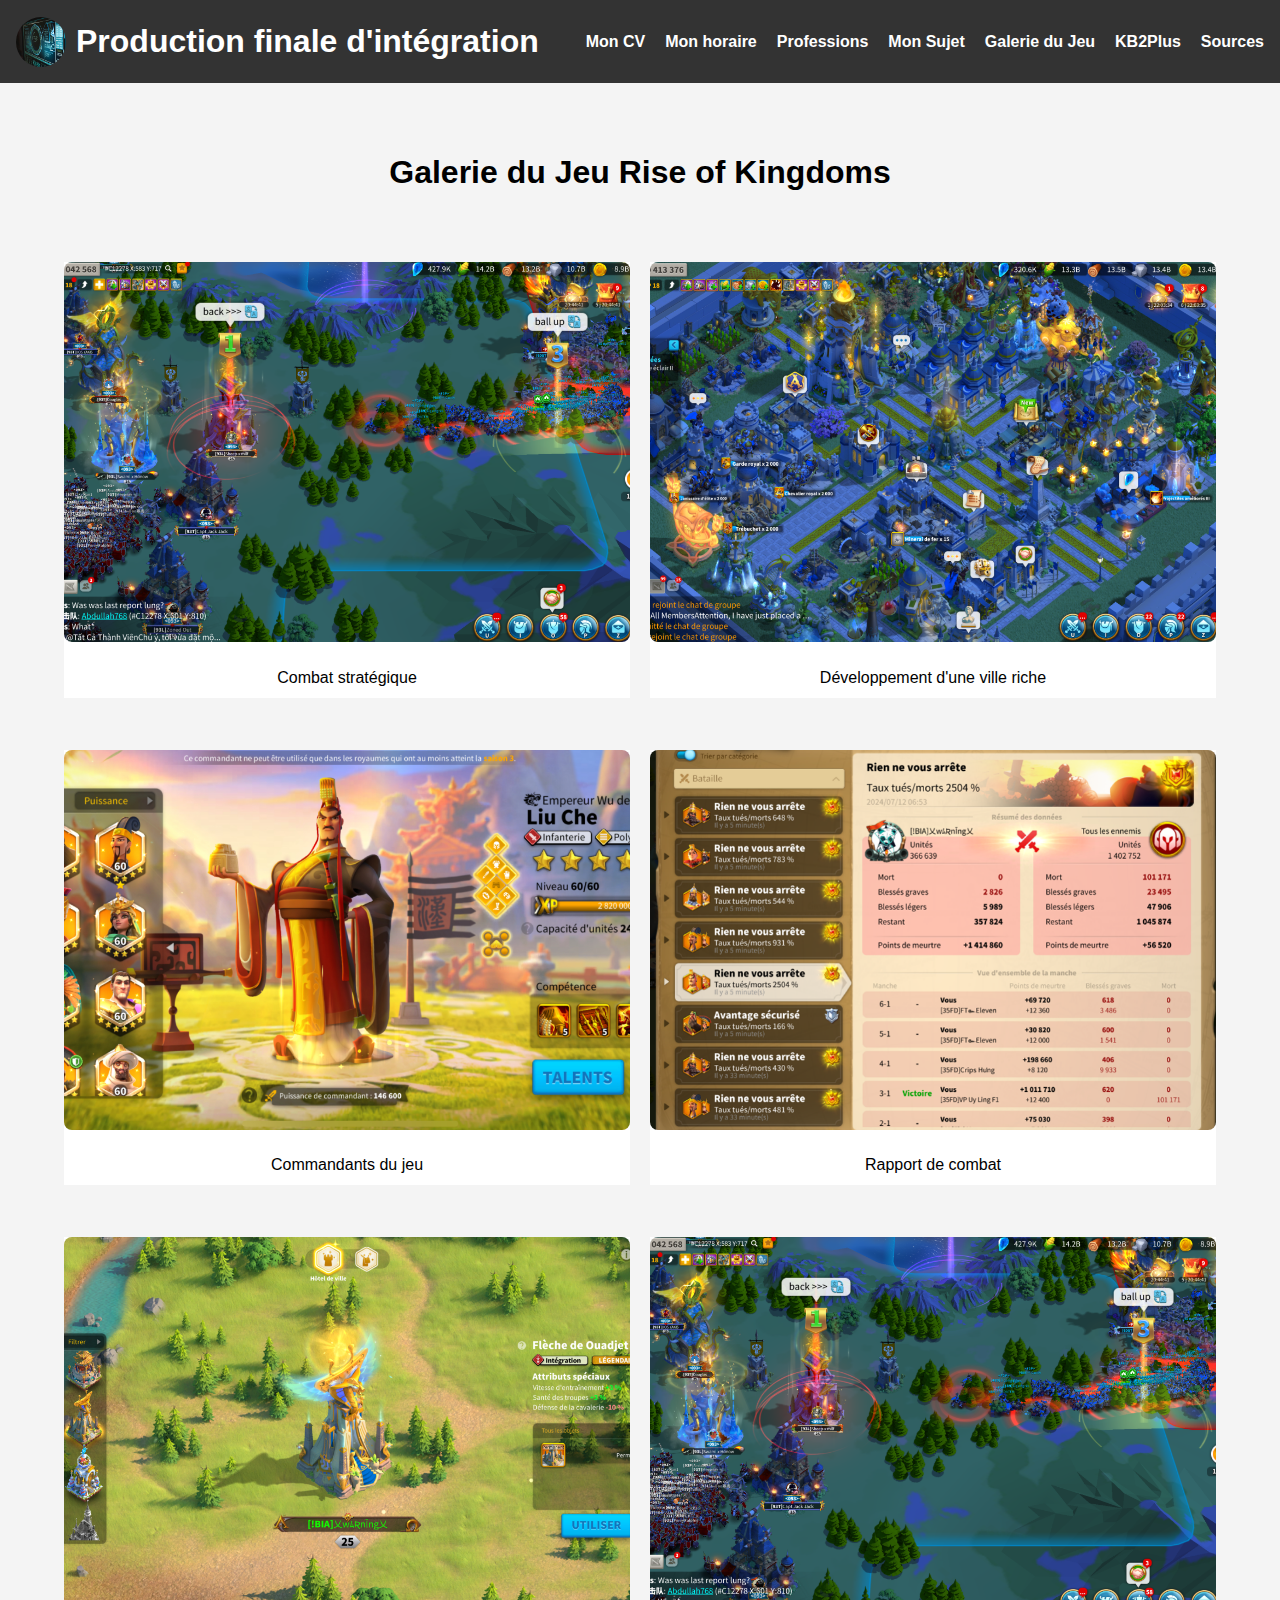
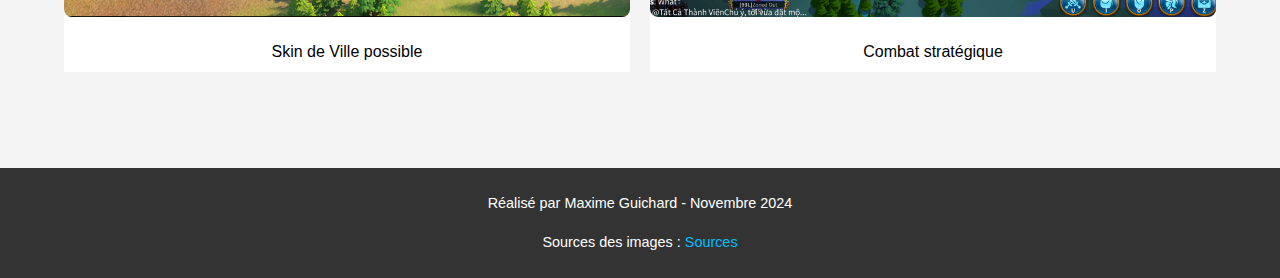
==== galerie.html @ 8c051e1d "first commit" ====
<!DOCTYPE html>
<html lang="fr">
<head>
    <meta charset="UTF-8">
    <meta name="viewport" content="width=device-width, initial-scale=1.0">
    <meta name="description" content="Page d'exemple professionnelle">
    <title>Production finale d'intégration</title>
    <link rel="stylesheet" href="css/styles.css">
</head>
<body>
    <header>
        <div class="container">
            <div class="logo-titre">
                <img src="images/logoinformatique.jpg" alt="Logo" class="logo">
                <h1>Production finale d'intégration</h1>
            </div>
            <nav>
                <ul>
                    <li><a href="index.html">Mon CV</a></li>
                    <li><a href="horaire.html">Mon horaire</a></li>
                    <li><a href="professions.html">Professions</a></li>
                    <li><a href="sujet.html">Mon Sujet</a></li>
                    <li><a href="galerie.html">Galerie du Jeu</a></li>
                    <li><a href="kb2plus.html">KB2Plus</a></li>
                    <li><a href="sources.html">Sources</a></li>
                </ul>
            </nav>
        </div>
    </header>

    <main>
        <section class="galerie">
            <h2 class="titre-galerie">Galerie du Jeu Rise of Kingdoms</h2>
            <div class="grille-images">
                <figure class="image-item">
                    <img src="images/combatrok.png" alt="Capture d'écran du jeu 1" class="image">
                    <figcaption>Combat stratégique</figcaption>
                </figure>
                <figure class="image-item">
                    <img src="images/exempleville.png" alt="Capture d'écran du jeu 2" class="image">
                    <figcaption>Développement d'une ville riche</figcaption>
                </figure>
                <figure class="image-item">
                    <img src="images/commandants.png" alt="Capture d'écran du jeu 3" class="image">
                    <figcaption>Commandants du jeu</figcaption>
                </figure>
                <figure class="image-item">
                    <img src="images/rapports.png" alt="Capture d'écran du jeu 4" class="image">
                    <figcaption>Rapport de combat</figcaption>
                </figure>
                <figure class="image-item">
                    <img src="images/villerok.png" alt="Capture d'écran du jeu 5" class="image">
                    <figcaption>Skin de Ville possible</figcaption>
                </figure>
                <figure class="image-item">
                    <img src="images/combatrok.png" alt="Capture d'écran du jeu 1" class="image">
                    <figcaption>Combat stratégique</figcaption>
                </figure>
            </div>
        </section>
    </main>
    
    <footer>
        <div class="footer-content">
            <p>Réalisé par Maxime Guichard - Novembre 2024</p>
            <p>Sources des images : <a href="sources.html" target="_self">Sources</a></p>
        </div>
    </footer>
</body>
</html>
---- css/styles.css ----
* {
    margin: 0;
    padding: 0;
    box-sizing: border-box;
}

body {
    font-family: Arial, sans-serif;
    line-height: 1.6;
    background-color: #f4f4f4;
    display: grid;
    grid-template-rows: auto 1fr auto;
    min-height: 100vh;
}

/* Header */
header {
    background-color: #333;
    color: #fff;
    padding: 1rem;
    display: flex;
    justify-content: space-between;
    align-items: center;
}

header .container {
    display: flex;
    justify-content: space-between;
    width: 100%;
    align-items: center;
}

header .logo-titre {
    display: flex;
    align-items: center;
}

header h1 {
    font-size: 2rem;
    margin-left: 10px;
}

header img.logo {
    width: 50px;
    height: 50px;
    border-radius: 50%; 
}

header nav ul {
    list-style: none;
    display: flex;
    justify-content: flex-end; /* liens a droite */
    width: 100%;
}

header nav ul li {
    margin-left: 20px;
}

header nav ul li a {
    color: #fff;
    text-decoration: none;
    font-weight: bold;
}

header nav ul li a:hover {
    color: #00bfff;
    text-decoration: underline;
}

/* Main */
main {
    padding: 2rem;
    display: flex;
    justify-content: center;
}

/* Section CV */
#cv {
    background-color: #fff;
    padding: 2rem;
    border-radius: 8px;
    box-shadow: 0 4px 8px rgba(0, 0, 0, 0.1); /* new*/
    max-width: 800px;
    width: 100%;
}

#cv h2 {
    text-align: center;
    font-size: 2rem;
    margin-bottom: 1rem;
    color: #333;
}

#cv article {
    margin-bottom: 2rem;
}

#cv article h3 {
    font-size: 1.5rem;
    color: #555;
    margin-bottom: 1rem;
    border-bottom: 2px solid #00bfff;
    display: inline-block;
    padding-bottom: 0.2rem;
}

#cv ul {
    list-style: none;
    padding: 0;
}

#cv ul li {
    margin-bottom: 1rem;
}

#cv ul li b {
    color: #333; /* Couleur texte en gras */
}

#cv ul li p {
    margin: 0.5rem;
    color: #636262;
}

#cv ul li a {
    color: #00bfff;
    text-decoration: none;
}

#cv ul li a:hover {
    text-decoration: underline;
}

/* Informations personnelles */
.info-personnelle {
    display: flex;
    justify-content: space-between;
    align-items: center;
}

.info-personnelle img.photo-profil {
    width: 300px;
    height: 300px;
    border-radius: 50%; 
    object-fit: cover;
    border: 2px solid #00bfff;
}

/* Mise en forme de la grille */
.horaire-grid {
    display: grid;
    grid-template-columns: 1fr repeat(5, 1fr); /*colonne pour l'heure et cinq pour jours */
    gap: 1px;
    border: 1px solid #ddd;
    background-color: #f1f1f1;
    margin-top: 20px;
}

.horaire-header {
    background-color: #007BFF;
    color: white;
    font-weight: bold;
    padding: 10px;
    text-align: center;
}

.horaire-cell {
    background-color: #ffffff;
    padding: 10px;
    text-align: center;
    border: 1px solid #ddd;
    font-size: 0.9em;
}

/* Couleur des cellules de cours */
.horaire-cell:nth-child(odd) {
    background-color: #e3f2fd;
}

/* Section des cours préférés */
#cours-preferes {
    margin-top: 2rem;
    background-color: #fff;
    padding: 2rem;
    border-radius: 8px;
    text-align: center;
}

#cours-preferes h2 {
    font-size: 2rem;
    color: #333;
    margin-bottom: 1.5rem;
}

.cours-container {
    display: flex;
    flex-wrap: wrap;
    justify-content: space-around;
    gap: 20px;
}

.cours {
    background-color: #fffafa;
    border-radius: 8px;
    max-width: 400px;
    text-align: left;
}

.cours img {
    width: 100%;
    height: 200px;
    object-fit: cover;
}

.cours h3 {
    font-size: 1.5rem;
    color: #007BFF;
    margin-bottom: 1rem;
}

/* Section des professions */
#professions {
    background-color: #fff;
    padding: 2rem;
    border-radius: 8px;
    margin-top: 2rem;
}

#professions h2 {
    font-size: 2rem;
    color: #333;
    margin-bottom: 1.5rem;
    text-align: center;
}

/* Grille des professions */
.professions-grid {
    display: grid;
    grid-template-columns: 1fr 1fr 1fr 1fr 1fr;
    gap: 20px;
}

.profession {
    background-color: #ddd5d5;
    padding: 1.5rem;
    border-radius: 8px;
    text-align: left;
}

.profession:nth-child(odd) {
    background-color: #8fecf0; /* Zébrage des lignes impaires */
}

.profession h3 {
    font-size: 1.5rem;
    color: #007BFF;
    margin-bottom: 1rem;
    border-bottom: 2px solid #00bfff;
    display: inline-block;
    padding-bottom: 0.3rem;
}

.profession p {
    font-size: 1rem;
    color: #636262;
    margin-bottom: 1rem;
}

/* Lien source des informations */
#professions a {
    color: #00bfff;
    text-decoration: none;
}

#professions a:hover {
    text-decoration: underline;
}

/* Sujet du jeu Rise of Kingdoms */
#mon-sujet {
    background: #fff;
    padding: 2rem;
    border-radius: 8px;
    box-shadow: 0 4px 8px rgba(0, 0, 0, 0.1);
    max-width: 900px;
    margin: 0 auto;
}

#mon-sujet h2, #mon-sujet h3 {
    text-align: center;
    color: #333;
}

#mon-sujet h2 {
    font-size: 2.5rem;
    margin-bottom: 1rem;
}

#mon-sujet h3 {
    font-size: 1.8rem;
    color: #007BFF;
    margin-top: 1.5rem;
    border-bottom: 2px solid #00bfff;
    padding-bottom: 0.3rem;
}

#mon-sujet p, #mon-sujet li {
    font-size: 1rem;
    color: #636262;
    margin-bottom: 1rem;
}

#mon-sujet ul {
    list-style: none;
    padding: 0;
    padding-left: 20px;
}

#mon-sujet a {
    color: #00bfff;
    text-decoration: none;
}

#mon-sujet a:hover {
    text-decoration: underline;
}

/* Image du jeu */
figure {
    text-align: center;
    margin-top: 2rem;
}

figure img {
    width: 100%;
    max-width: 600px;
    border-radius: 8px;
}

figure figcaption {
    margin-top: 0.5rem;
    font-size: 1rem;
    color: #555;
}

/* Galerie */
.galerie {
    padding: 2rem;
    text-align: center;
}

.titre-galerie {
    font-size: 2rem;
    margin-bottom: 2rem;
}

/* Grille des images */
.grille-images {
    display: grid;
    grid-template-columns: repeat(2, 1fr);
    gap: 20px;
}

.image-item {
    background: #ffffff;
}

.image-item img {
    width: 100%;
    height: 380px;
    object-fit: cover;
}

.image-item figcaption {
    padding: 7px;
    font-size: 1rem;
    color: black;
}

/* Style pour le menu déroulant */
.dropdown {
    position: relative;
    display: inline-block;
  }
  
  .dropdown-content {
    display: none;
    position: absolute;
    background-color: #f9f9f9;
    min-width: 160px;
    box-shadow: 0px 8px 16px 0px rgba(0,0,0,0.2);
    padding: 12px 16px;
    z-index: 1;
  }
  
  .dropdown:hover .dropdown-content {
    display: block;
  }
  
  /* Grille pour les explications des balises */
  .liste-explications {
    display: grid;
    grid-template-columns: repeat(2, 1fr); 
    gap: 2rem;  
  }
  
  .liste-explications ul {
    list-style: none;
  }
  
  .liste-explications li {
    background: #f9f9f9;
    padding: 2rem;
    border-radius: 8px;
    border: 1px solid #39cff5;
    font-size: 1rem;
    color: #4e4d4d;
  }
  
  .liste-explications li b {
    color: #007BFF;
  }
  
/* sources */
.sources-list li {
    background-color: #f9f9f9;
    margin: 10px;
    padding: 1rem;
    border-radius: 8px;
    box-shadow: 0 2px 5px rgb(10, 187, 231);
}

/* Footer */
footer {
    background-color: #333;
    color: #fff;
    text-align: center;
    padding: 1rem;
    margin-top: 2rem;
    font-size: 0.9rem;
    position: relative;
}

footer a {
    color: #00bfff;
    text-decoration: none;
}

footer a:hover {
    text-decoration: underline;
}

footer .footer-content {
    display: flex;
    flex-direction: column;
    align-items: center;
}

footer p {
    margin: 0.5rem 0;
}

/* Mise en page adaptative */
@media (max-width: 768px) {
    main {
        flex-direction: column;
        padding: 1rem;
    }

    header {
        flex-direction: column;
        align-items: center;
    }

    header h1 {
        text-align: center;
    }

    header nav ul {
        justify-content: center;
    }
}
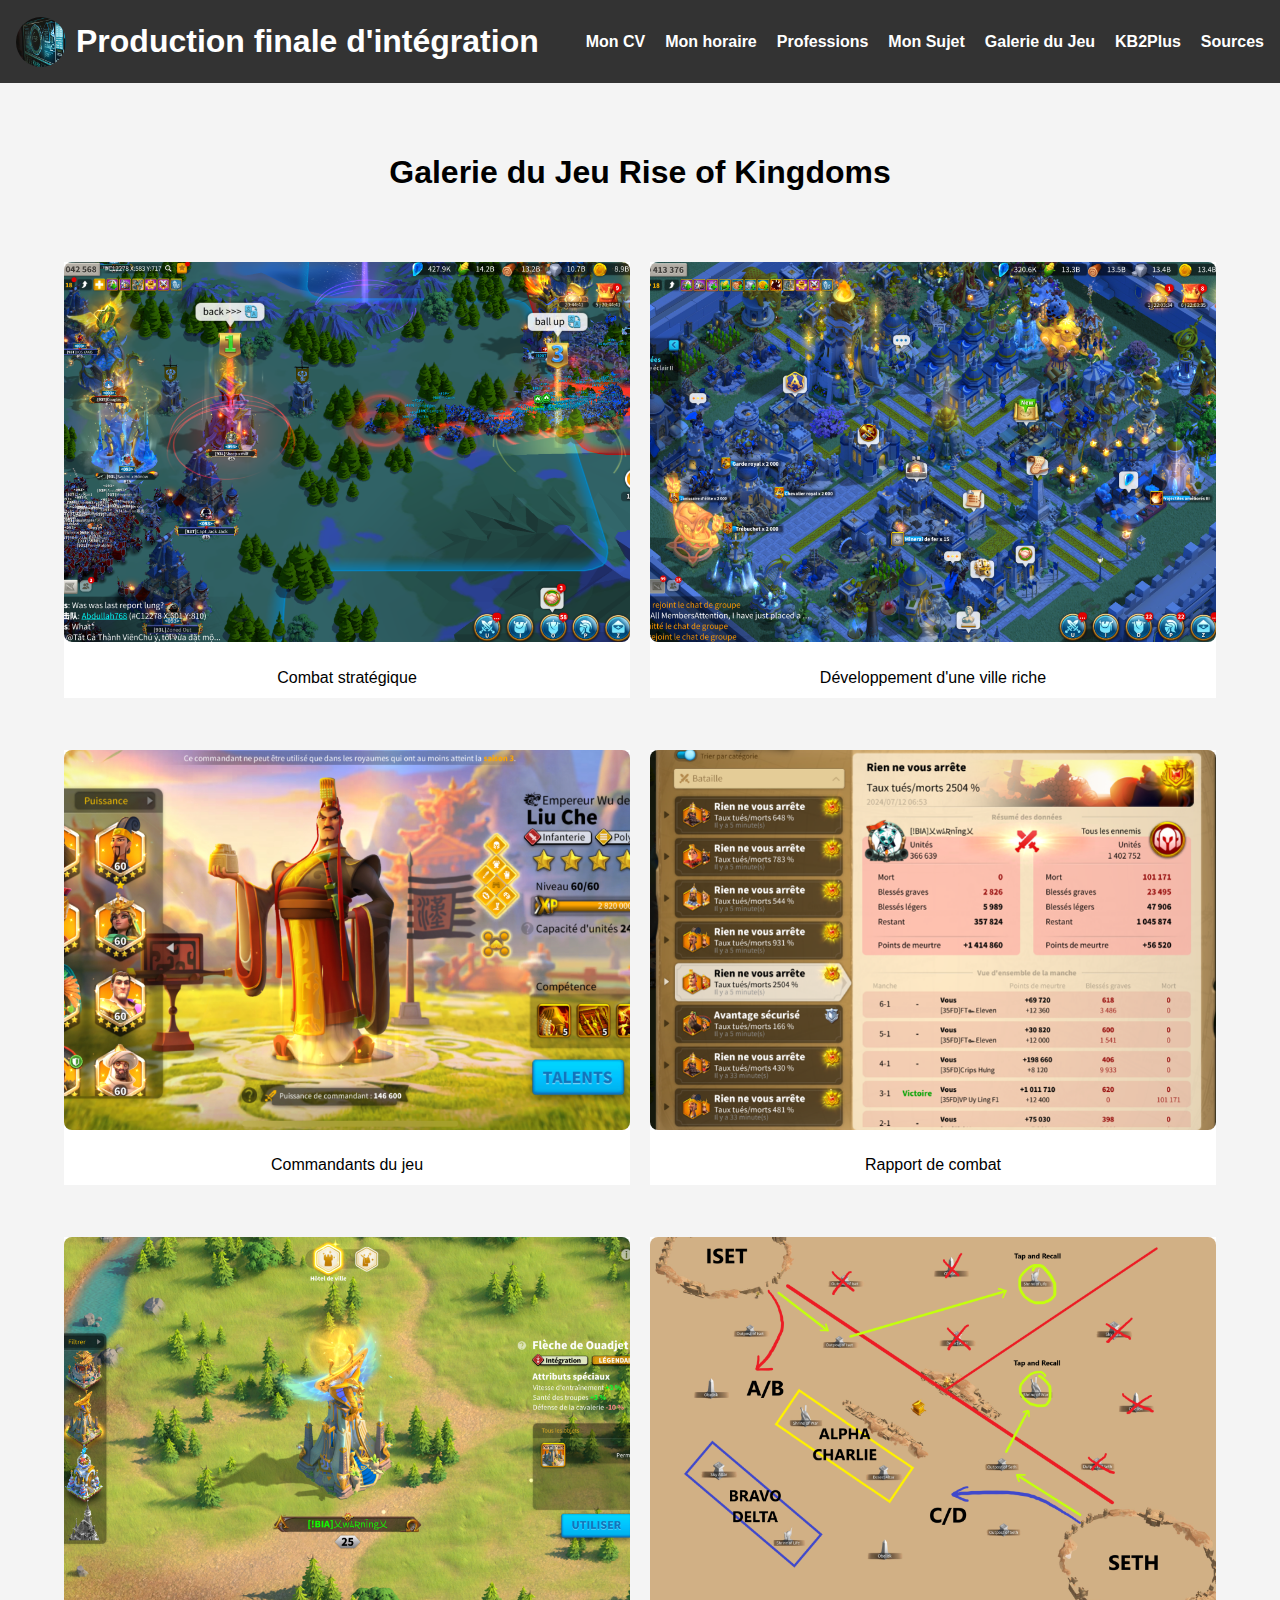
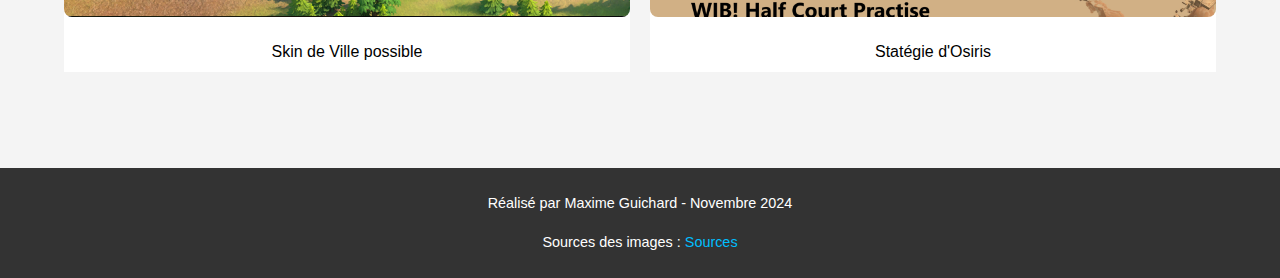
==== commit d8e9f62b: "image" ====
--- a/galerie.html
+++ b/galerie.html
@@ -33,28 +33,28 @@
             <h2 class="titre-galerie">Galerie du Jeu Rise of Kingdoms</h2>
             <div class="grille-images">
                 <figure class="image-item">
-                    <img src="images/combatrok.png" alt="Capture d'écran du jeu 1" class="image">
+                    <img src="images/combatrok.png" alt="Exemple de combat dans le jeu" class="image">
                     <figcaption>Combat stratégique</figcaption>
                 </figure>
                 <figure class="image-item">
-                    <img src="images/exempleville.png" alt="Capture d'écran du jeu 2" class="image">
+                    <img src="images/exempleville.png" alt="La ville du compte" class="image">
                     <figcaption>Développement d'une ville riche</figcaption>
                 </figure>
                 <figure class="image-item">
-                    <img src="images/commandants.png" alt="Capture d'écran du jeu 3" class="image">
+                    <img src="images/commandants.png" alt="Commandant du jeu" class="image">
                     <figcaption>Commandants du jeu</figcaption>
                 </figure>
                 <figure class="image-item">
-                    <img src="images/rapports.png" alt="Capture d'écran du jeu 4" class="image">
+                    <img src="images/rapports.png" alt="Rapport des comabats du jeu" class="image">
                     <figcaption>Rapport de combat</figcaption>
                 </figure>
                 <figure class="image-item">
-                    <img src="images/villerok.png" alt="Capture d'écran du jeu 5" class="image">
+                    <img src="images/villerok.png" alt="Image ville du jeu" class="image">
                     <figcaption>Skin de Ville possible</figcaption>
                 </figure>
                 <figure class="image-item">
-                    <img src="images/combatrok.png" alt="Capture d'écran du jeu 1" class="image">
-                    <figcaption>Combat stratégique</figcaption>
+                    <img src="images/pratiqueosiris.png" alt="Image pratique Osiris" class="image">
+                    <figcaption>Statégie d'Osiris</figcaption>
                 </figure>
             </div>
         </section>
